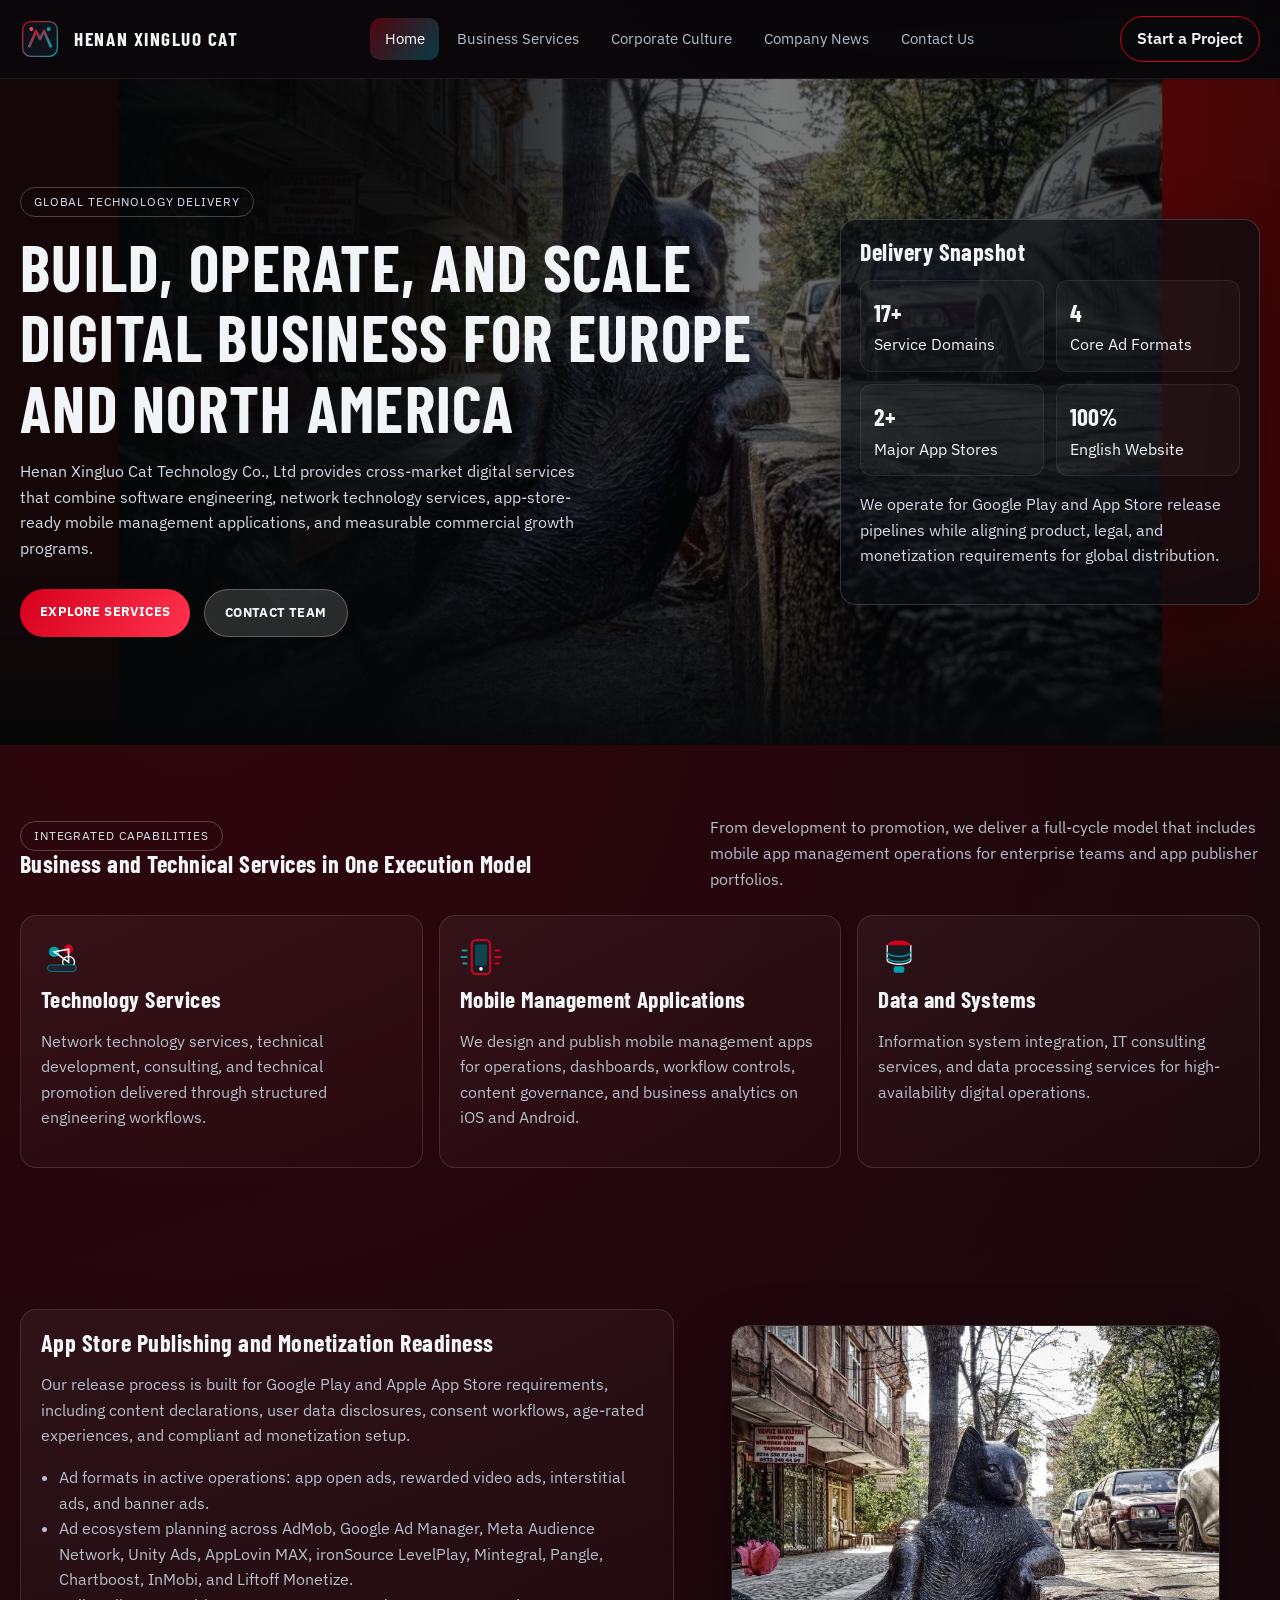
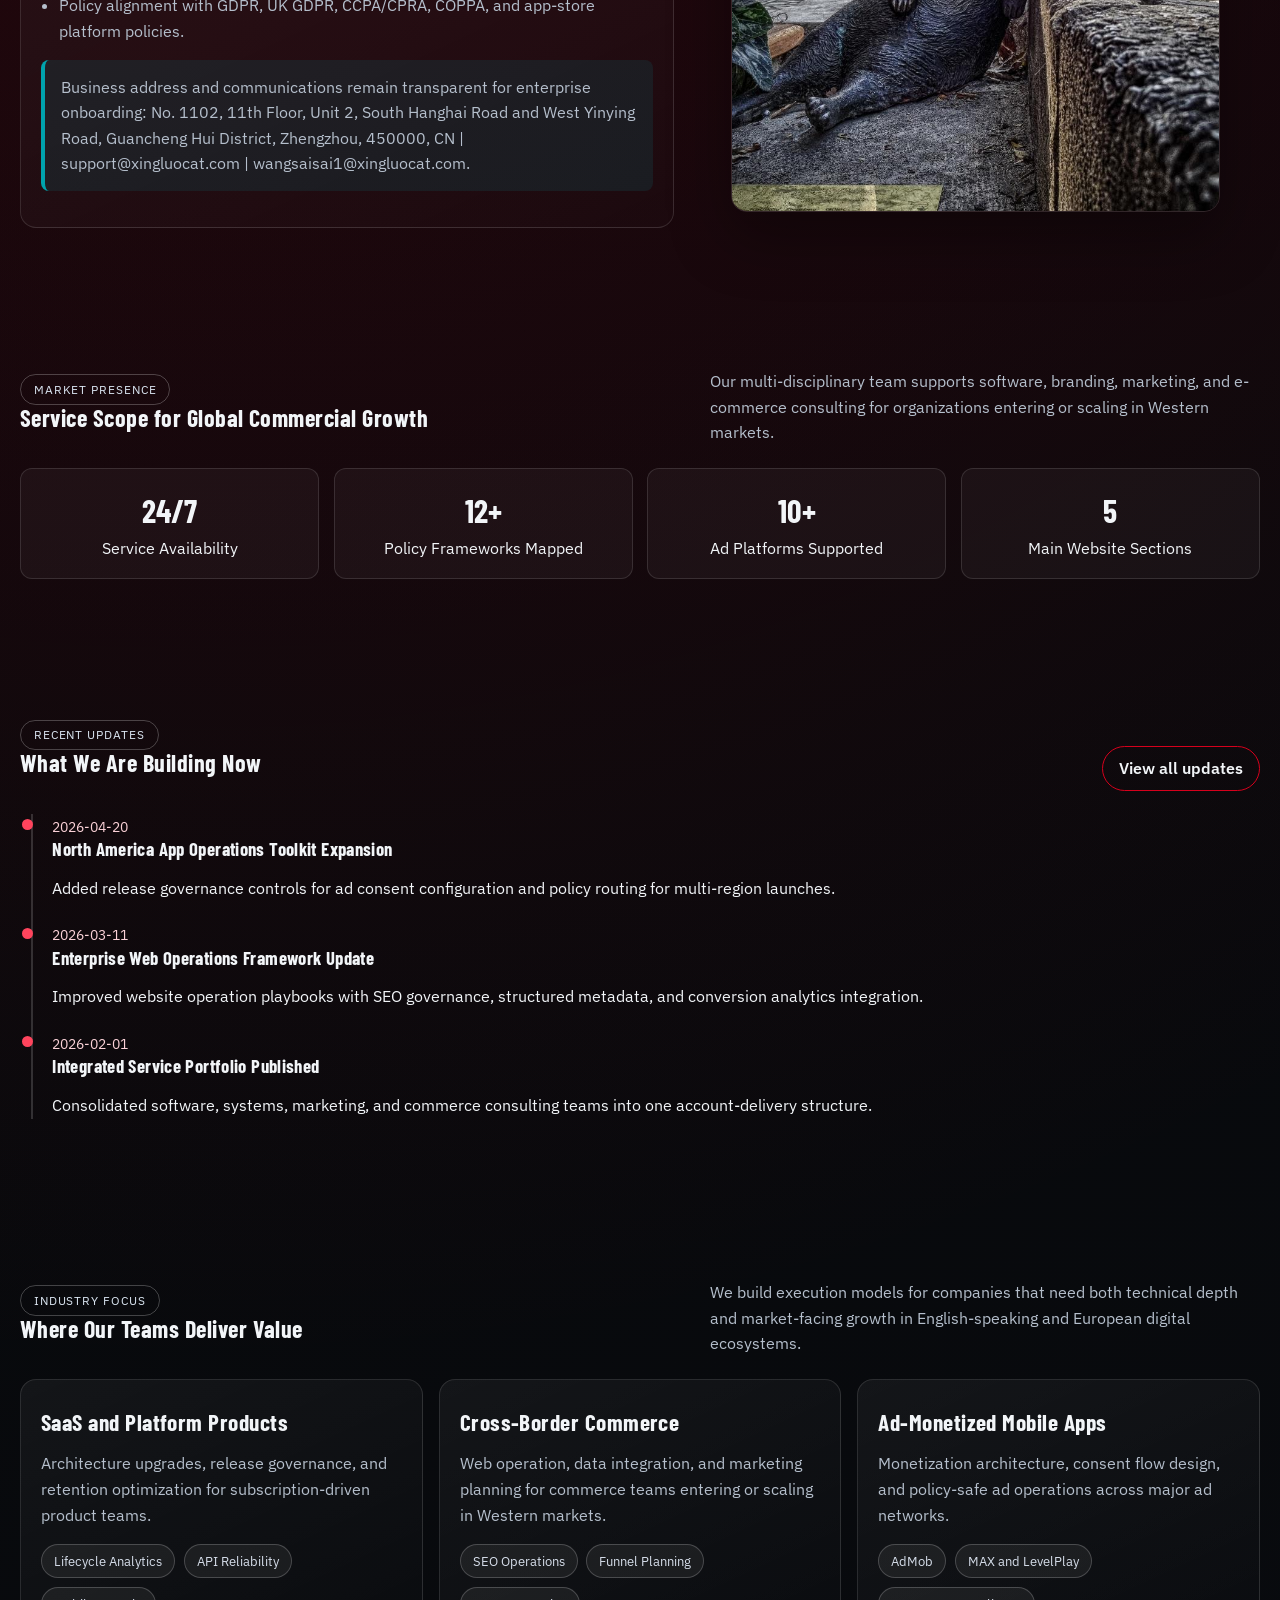
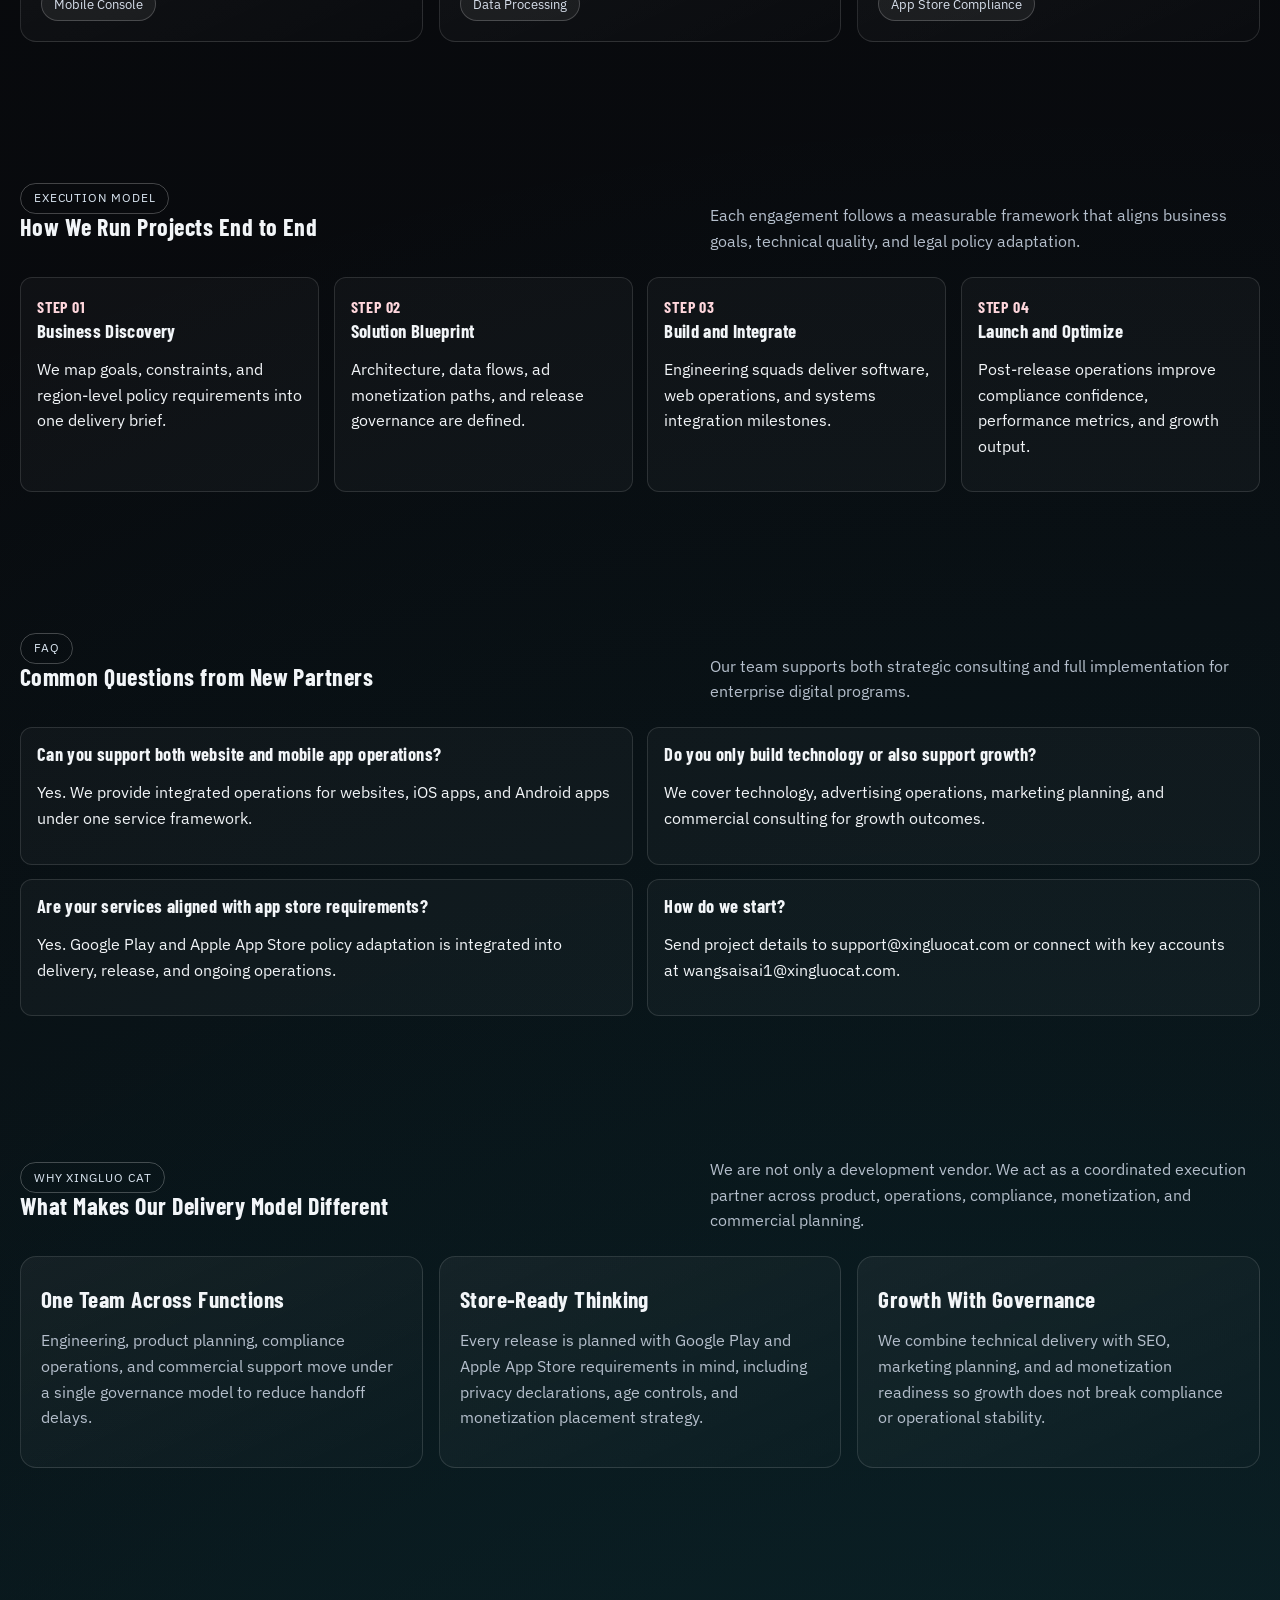
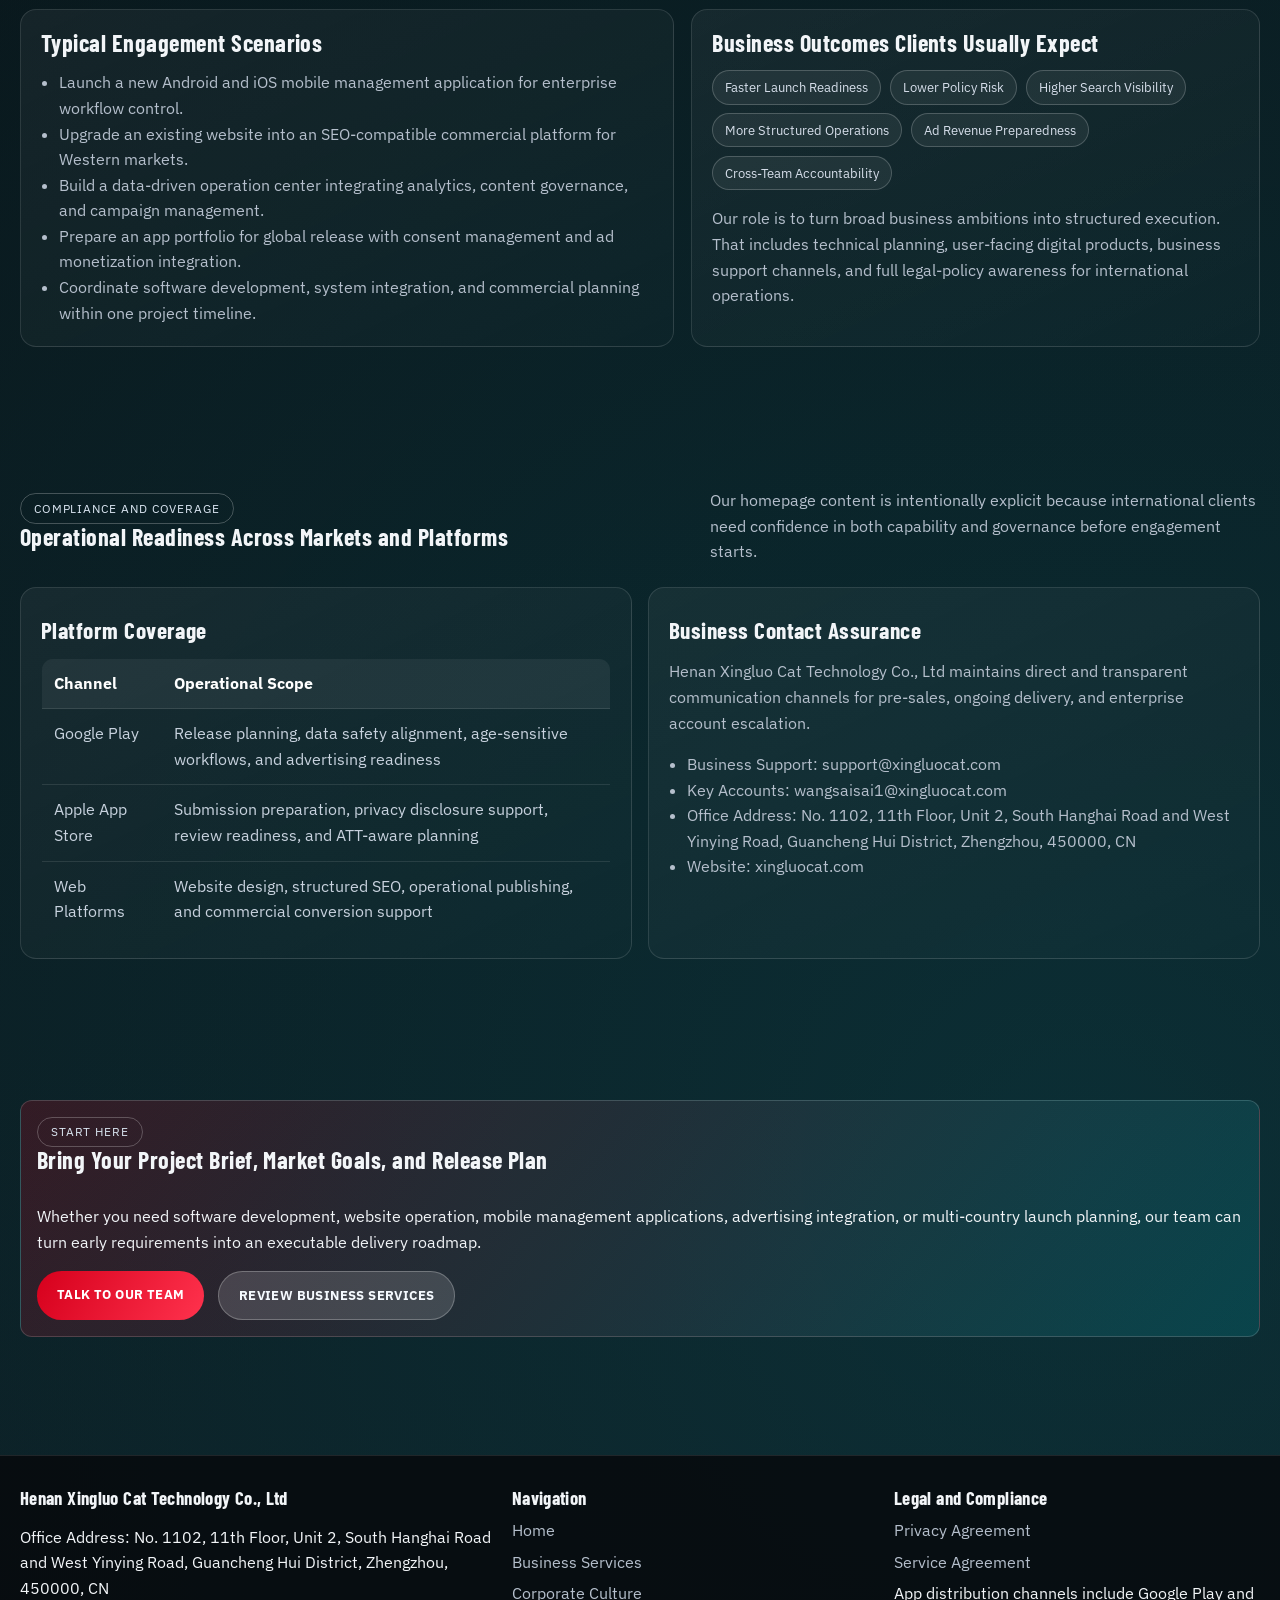
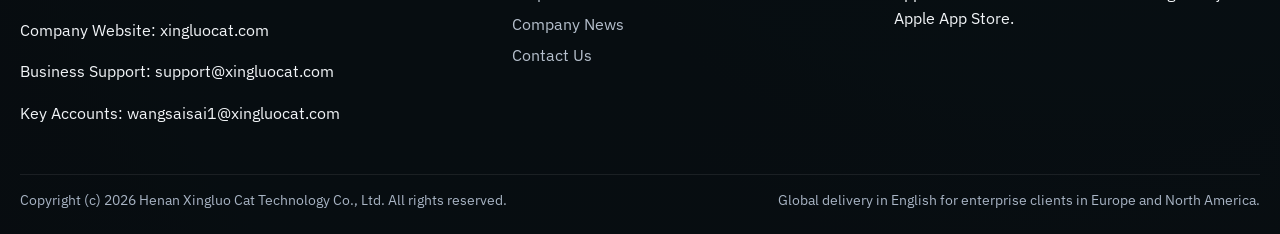
==== index.html @ bdad8a5e "xingluocat" ====
<!DOCTYPE html>
<html lang="en">
<head>
  <meta charset="UTF-8">
  <meta http-equiv="X-UA-Compatible" content="IE=edge">
  <meta name="viewport" content="width=device-width, initial-scale=1.0">
  <title>Henan Xingluo Cat Technology Co., Ltd | Global Digital Technology Partner</title>
  <meta name="description" content="Henan Xingluo Cat Technology Co., Ltd delivers network technology services, software development, mobile management apps, system integration, digital marketing, and e-commerce consulting for global clients.">
  <meta name="robots" content="index, follow, max-image-preview:large, max-snippet:-1, max-video-preview:-1">
  <link rel="canonical" href="https://xingluocat.com/">
  <meta property="og:type" content="website">
  <meta property="og:title" content="Henan Xingluo Cat Technology Co., Ltd">
  <meta property="og:description" content="Enterprise-grade digital services and mobile app operations for Europe and North America.">
  <meta property="og:url" content="https://xingluocat.com/">
  <meta property="og:image" content="https://xingluocat.com/images/hero-tech.png">
  <meta name="twitter:card" content="summary_large_image">
  <meta name="theme-color" content="#060708">
  <link rel="preconnect" href="https://fonts.googleapis.com">
  <link rel="preconnect" href="https://fonts.gstatic.com" crossorigin>
  <link href="https://fonts.googleapis.com/css2?family=Barlow+Condensed:wght@500;700;800&family=IBM+Plex+Sans:wght@400;500;600;700&display=swap" rel="stylesheet">
  <link rel="stylesheet" href="css/style.css">
  <script type="application/ld+json">
  {
    "@context": "https://schema.org",
    "@type": "Organization",
    "name": "Henan Xingluo Cat Technology Co., Ltd",
    "url": "https://xingluocat.com",
    "logo": "https://xingluocat.com/images/logo.svg",
    "contactPoint": [
      {
        "@type": "ContactPoint",
        "contactType": "customer support",
        "email": "support@xingluocat.com",
        "areaServed": ["US", "CA", "GB", "DE", "FR", "EU"],
        "availableLanguage": ["en"]
      },
      {
        "@type": "ContactPoint",
        "contactType": "key account",
        "email": "wangsaisai1@xingluocat.com",
        "areaServed": ["US", "CA", "GB", "DE", "FR", "EU"],
        "availableLanguage": ["en"]
      }
    ],
    "address": {
      "@type": "PostalAddress",
      "streetAddress": "No. 1102, 11th Floor, Unit 2, South Hanghai Road and West Yinying Road",
      "addressLocality": "Zhengzhou",
      "postalCode": "450000",
      "addressCountry": "CN",
      "addressRegion": "Guancheng Hui District"
    },
    "sameAs": ["https://xingluocat.com"]
  }
  </script>
</head>
<body>
  <a class="skip-link" href="#main">Skip to main content</a>
  <header class="site-header">
    <div class="container header-row">
      <a class="brand" href="index.html" aria-label="Go to homepage">
        <img src="images/logo.svg" alt="Xingluo Cat logo">
        <strong>Henan Xingluo Cat</strong>
      </a>
      <button class="nav-toggle" aria-expanded="false" aria-controls="main-nav" aria-label="Toggle menu">Menu</button>
      <nav id="main-nav" class="main-nav" aria-label="Primary navigation">
        <ul class="nav-list">
          <li><a href="index.html">Home</a></li>
          <li><a href="services.html">Business Services</a></li>
          <li><a href="culture.html">Corporate Culture</a></li>
          <li><a href="news.html">Company News</a></li>
          <li><a href="contact.html">Contact Us</a></li>
        </ul>
      </nav>
      <a class="header-cta cta-link" href="contact.html">Start a Project</a>
    </div>
  </header>

  <main id="main">
    <section class="hero">
      <div class="hero-media">
        <img src="images/hero-tech.png" alt="Digital operations center and software engineering environment">
      </div>
      <div class="container hero-grid">
        <div class="reveal">
          <span class="eyebrow">Global Technology Delivery</span>
          <h1>Build, Operate, and Scale Digital Business for Europe and North America</h1>
          <p>Henan Xingluo Cat Technology Co., Ltd provides cross-market digital services that combine software engineering, network technology services, app-store-ready mobile management applications, and measurable commercial growth programs.</p>
          <div class="hero-actions">
            <a class="button button-primary" href="services.html">Explore Services</a>
            <a class="button button-secondary" href="contact.html">Contact Team</a>
          </div>
        </div>
        <aside class="stat-card reveal" aria-label="Key indicators">
          <h2>Delivery Snapshot</h2>
          <div class="stat-grid">
            <div class="stat"><strong data-count="17" data-suffix="+">0+</strong><span>Service Domains</span></div>
            <div class="stat"><strong data-count="4" data-suffix="">0</strong><span>Core Ad Formats</span></div>
            <div class="stat"><strong data-count="2" data-suffix="+">0+</strong><span>Major App Stores</span></div>
            <div class="stat"><strong data-count="100" data-suffix="%">0%</strong><span>English Website</span></div>
          </div>
          <p>We operate for Google Play and App Store release pipelines while aligning product, legal, and monetization requirements for global distribution.</p>
        </aside>
      </div>
    </section>

    <section class="section">
      <div class="container">
        <div class="section-title reveal">
          <div>
            <span class="eyebrow">Integrated Capabilities</span>
            <h2>Business and Technical Services in One Execution Model</h2>
          </div>
          <p>From development to promotion, we deliver a full-cycle model that includes mobile app management operations for enterprise teams and app publisher portfolios.</p>
        </div>
        <div class="grid grid-3">
          <article class="card reveal">
            <img class="icon-wrap" src="images/icon-cloud.svg" alt="Network technology icon">
            <h3>Technology Services</h3>
            <p>Network technology services, technical development, consulting, and technical promotion delivered through structured engineering workflows.</p>
          </article>
          <article class="card reveal">
            <img class="icon-wrap" src="images/icon-mobile.svg" alt="Mobile app icon">
            <h3>Mobile Management Applications</h3>
            <p>We design and publish mobile management apps for operations, dashboards, workflow controls, content governance, and business analytics on iOS and Android.</p>
          </article>
          <article class="card reveal">
            <img class="icon-wrap" src="images/icon-data.svg" alt="Data processing icon">
            <h3>Data and Systems</h3>
            <p>Information system integration, IT consulting services, and data processing services for high-availability digital operations.</p>
          </article>
        </div>
      </div>
    </section>

    <section class="section">
      <div class="container split-box">
        <article class="card reveal">
          <h2>App Store Publishing and Monetization Readiness</h2>
          <p>Our release process is built for Google Play and Apple App Store requirements, including content declarations, user data disclosures, consent workflows, age-rated experiences, and compliant ad monetization setup.</p>
          <ul class="list-clean">
            <li>Ad formats in active operations: app open ads, rewarded video ads, interstitial ads, and banner ads.</li>
            <li>Ad ecosystem planning across AdMob, Google Ad Manager, Meta Audience Network, Unity Ads, AppLovin MAX, ironSource LevelPlay, Mintegral, Pangle, Chartboost, InMobi, and Liftoff Monetize.</li>
            <li>Policy alignment with GDPR, UK GDPR, CCPA/CPRA, COPPA, and app-store platform policies.</li>
          </ul>
          <p class="notice">Business address and communications remain transparent for enterprise onboarding: No. 1102, 11th Floor, Unit 2, South Hanghai Road and West Yinying Road, Guancheng Hui District, Zhengzhou, 450000, CN | support@xingluocat.com | wangsaisai1@xingluocat.com.</p>
        </article>
        <figure class="feature-image reveal">
          <img src="images/services-grid.png" alt="Product management and app store operations dashboard">
        </figure>
      </div>
    </section>

    <section class="section">
      <div class="container">
        <div class="section-title reveal">
          <div>
            <span class="eyebrow">Market Presence</span>
            <h2>Service Scope for Global Commercial Growth</h2>
          </div>
          <p>Our multi-disciplinary team supports software, branding, marketing, and e-commerce consulting for organizations entering or scaling in Western markets.</p>
        </div>
        <div class="kpi-row reveal">
          <div class="kpi"><strong data-count="24" data-suffix="/7">0/7</strong><span>Service Availability</span></div>
          <div class="kpi"><strong data-count="12" data-suffix="+">0+</strong><span>Policy Frameworks Mapped</span></div>
          <div class="kpi"><strong data-count="10" data-suffix="+">0+</strong><span>Ad Platforms Supported</span></div>
          <div class="kpi"><strong data-count="5" data-suffix="">0</strong><span>Main Website Sections</span></div>
        </div>
      </div>
    </section>

    <section class="section">
      <div class="container">
        <div class="section-title reveal">
          <div>
            <span class="eyebrow">Recent Updates</span>
            <h2>What We Are Building Now</h2>
          </div>
          <a class="cta-link" href="news.html">View all updates</a>
        </div>
        <div class="timeline reveal">
          <article class="timeline-item">
            <time datetime="2026-04-20">2026-04-20</time>
            <h3>North America App Operations Toolkit Expansion</h3>
            <p>Added release governance controls for ad consent configuration and policy routing for multi-region launches.</p>
          </article>
          <article class="timeline-item">
            <time datetime="2026-03-11">2026-03-11</time>
            <h3>Enterprise Web Operations Framework Update</h3>
            <p>Improved website operation playbooks with SEO governance, structured metadata, and conversion analytics integration.</p>
          </article>
          <article class="timeline-item">
            <time datetime="2026-02-01">2026-02-01</time>
            <h3>Integrated Service Portfolio Published</h3>
            <p>Consolidated software, systems, marketing, and commerce consulting teams into one account-delivery structure.</p>
          </article>
        </div>
      </div>
    </section>

    <section class="section">
      <div class="container">
        <div class="section-title reveal">
          <div>
            <span class="eyebrow">Industry Focus</span>
            <h2>Where Our Teams Deliver Value</h2>
          </div>
          <p>We build execution models for companies that need both technical depth and market-facing growth in English-speaking and European digital ecosystems.</p>
        </div>
        <div class="grid grid-3">
          <article class="card reveal">
            <h3>SaaS and Platform Products</h3>
            <p>Architecture upgrades, release governance, and retention optimization for subscription-driven product teams.</p>
            <div class="pill-row">
              <span class="pill">Lifecycle Analytics</span>
              <span class="pill">API Reliability</span>
              <span class="pill">Mobile Console</span>
            </div>
          </article>
          <article class="card reveal">
            <h3>Cross-Border Commerce</h3>
            <p>Web operation, data integration, and marketing planning for commerce teams entering or scaling in Western markets.</p>
            <div class="pill-row">
              <span class="pill">SEO Operations</span>
              <span class="pill">Funnel Planning</span>
              <span class="pill">Data Processing</span>
            </div>
          </article>
          <article class="card reveal">
            <h3>Ad-Monetized Mobile Apps</h3>
            <p>Monetization architecture, consent flow design, and policy-safe ad operations across major ad networks.</p>
            <div class="pill-row">
              <span class="pill">AdMob</span>
              <span class="pill">MAX and LevelPlay</span>
              <span class="pill">App Store Compliance</span>
            </div>
          </article>
        </div>
      </div>
    </section>

    <section class="section">
      <div class="container">
        <div class="section-title reveal">
          <div>
            <span class="eyebrow">Execution Model</span>
            <h2>How We Run Projects End to End</h2>
          </div>
          <p>Each engagement follows a measurable framework that aligns business goals, technical quality, and legal policy adaptation.</p>
        </div>
        <div class="process-grid reveal">
          <article class="process-step">
            <strong>Step 01</strong>
            <h3>Business Discovery</h3>
            <p>We map goals, constraints, and region-level policy requirements into one delivery brief.</p>
          </article>
          <article class="process-step">
            <strong>Step 02</strong>
            <h3>Solution Blueprint</h3>
            <p>Architecture, data flows, ad monetization paths, and release governance are defined.</p>
          </article>
          <article class="process-step">
            <strong>Step 03</strong>
            <h3>Build and Integrate</h3>
            <p>Engineering squads deliver software, web operations, and systems integration milestones.</p>
          </article>
          <article class="process-step">
            <strong>Step 04</strong>
            <h3>Launch and Optimize</h3>
            <p>Post-release operations improve compliance confidence, performance metrics, and growth output.</p>
          </article>
        </div>
      </div>
    </section>

    <section class="section">
      <div class="container">
        <div class="section-title reveal">
          <div>
            <span class="eyebrow">FAQ</span>
            <h2>Common Questions from New Partners</h2>
          </div>
          <p>Our team supports both strategic consulting and full implementation for enterprise digital programs.</p>
        </div>
        <div class="faq-grid reveal">
          <article class="faq-item">
            <h3>Can you support both website and mobile app operations?</h3>
            <p>Yes. We provide integrated operations for websites, iOS apps, and Android apps under one service framework.</p>
          </article>
          <article class="faq-item">
            <h3>Do you only build technology or also support growth?</h3>
            <p>We cover technology, advertising operations, marketing planning, and commercial consulting for growth outcomes.</p>
          </article>
          <article class="faq-item">
            <h3>Are your services aligned with app store requirements?</h3>
            <p>Yes. Google Play and Apple App Store policy adaptation is integrated into delivery, release, and ongoing operations.</p>
          </article>
          <article class="faq-item">
            <h3>How do we start?</h3>
            <p>Send project details to support@xingluocat.com or connect with key accounts at wangsaisai1@xingluocat.com.</p>
          </article>
        </div>
      </div>
    </section>

    <section class="section">
      <div class="container">
        <div class="section-title reveal">
          <div>
            <span class="eyebrow">Why Xingluo Cat</span>
            <h2>What Makes Our Delivery Model Different</h2>
          </div>
          <p>We are not only a development vendor. We act as a coordinated execution partner across product, operations, compliance, monetization, and commercial planning.</p>
        </div>
        <div class="grid grid-3">
          <article class="card reveal">
            <h3>One Team Across Functions</h3>
            <p>Engineering, product planning, compliance operations, and commercial support move under a single governance model to reduce handoff delays.</p>
          </article>
          <article class="card reveal">
            <h3>Store-Ready Thinking</h3>
            <p>Every release is planned with Google Play and Apple App Store requirements in mind, including privacy declarations, age controls, and monetization placement strategy.</p>
          </article>
          <article class="card reveal">
            <h3>Growth With Governance</h3>
            <p>We combine technical delivery with SEO, marketing planning, and ad monetization readiness so growth does not break compliance or operational stability.</p>
          </article>
        </div>
      </div>
    </section>

    <section class="section">
      <div class="container split-box">
        <article class="card reveal">
          <h2>Typical Engagement Scenarios</h2>
          <ul class="list-clean">
            <li>Launch a new Android and iOS mobile management application for enterprise workflow control.</li>
            <li>Upgrade an existing website into an SEO-compatible commercial platform for Western markets.</li>
            <li>Build a data-driven operation center integrating analytics, content governance, and campaign management.</li>
            <li>Prepare an app portfolio for global release with consent management and ad monetization integration.</li>
            <li>Coordinate software development, system integration, and commercial planning within one project timeline.</li>
          </ul>
        </article>
        <article class="card reveal">
          <h2>Business Outcomes Clients Usually Expect</h2>
          <div class="pill-row">
            <span class="pill">Faster Launch Readiness</span>
            <span class="pill">Lower Policy Risk</span>
            <span class="pill">Higher Search Visibility</span>
            <span class="pill">More Structured Operations</span>
            <span class="pill">Ad Revenue Preparedness</span>
            <span class="pill">Cross-Team Accountability</span>
          </div>
          <p style="margin-top:1rem;">Our role is to turn broad business ambitions into structured execution. That includes technical planning, user-facing digital products, business support channels, and full legal-policy awareness for international operations.</p>
        </article>
      </div>
    </section>

    <section class="section">
      <div class="container">
        <div class="section-title reveal">
          <div>
            <span class="eyebrow">Compliance and Coverage</span>
            <h2>Operational Readiness Across Markets and Platforms</h2>
          </div>
          <p>Our homepage content is intentionally explicit because international clients need confidence in both capability and governance before engagement starts.</p>
        </div>
        <div class="grid grid-2 reveal">
          <article class="card">
            <h3>Platform Coverage</h3>
            <table class="mini-table" aria-label="Platform coverage table">
              <thead>
                <tr>
                  <th>Channel</th>
                  <th>Operational Scope</th>
                </tr>
              </thead>
              <tbody>
                <tr>
                  <td>Google Play</td>
                  <td>Release planning, data safety alignment, age-sensitive workflows, and advertising readiness</td>
                </tr>
                <tr>
                  <td>Apple App Store</td>
                  <td>Submission preparation, privacy disclosure support, review readiness, and ATT-aware planning</td>
                </tr>
                <tr>
                  <td>Web Platforms</td>
                  <td>Website design, structured SEO, operational publishing, and commercial conversion support</td>
                </tr>
              </tbody>
            </table>
          </article>
          <article class="card">
            <h3>Business Contact Assurance</h3>
            <p>Henan Xingluo Cat Technology Co., Ltd maintains direct and transparent communication channels for pre-sales, ongoing delivery, and enterprise account escalation.</p>
            <ul class="list-clean">
              <li>Business Support: support@xingluocat.com</li>
              <li>Key Accounts: wangsaisai1@xingluocat.com</li>
              <li>Office Address: No. 1102, 11th Floor, Unit 2, South Hanghai Road and West Yinying Road, Guancheng Hui District, Zhengzhou, 450000, CN</li>
              <li>Website: xingluocat.com</li>
            </ul>
          </article>
        </div>
      </div>
    </section>

    <section class="section">
      <div class="container banner-strip reveal">
        <div class="section-title" style="margin-bottom:0.8rem;">
          <div>
            <span class="eyebrow">Start Here</span>
            <h2>Bring Your Project Brief, Market Goals, and Release Plan</h2>
          </div>
        </div>
        <p>Whether you need software development, website operation, mobile management applications, advertising integration, or multi-country launch planning, our team can turn early requirements into an executable delivery roadmap.</p>
        <div class="hero-actions" style="margin-top:1rem;">
          <a class="button button-primary" href="contact.html">Talk to Our Team</a>
          <a class="button button-secondary" href="services.html">Review Business Services</a>
        </div>
      </div>
    </section>
  </main>

  <footer class="site-footer">
    <div class="container footer-grid">
      <section>
        <h3>Henan Xingluo Cat Technology Co., Ltd</h3>
        <p>Office Address: No. 1102, 11th Floor, Unit 2, South Hanghai Road and West Yinying Road, Guancheng Hui District, Zhengzhou, 450000, CN</p>
        <p>Company Website: <a href="https://xingluocat.com">xingluocat.com</a></p>
        <p>Business Support: <a href="mailto:support@xingluocat.com">support@xingluocat.com</a></p>
        <p>Key Accounts: <a href="mailto:wangsaisai1@xingluocat.com">wangsaisai1@xingluocat.com</a></p>
      </section>
      <section>
        <h3>Navigation</h3>
        <ul class="footer-links">
          <li><a href="index.html">Home</a></li>
          <li><a href="services.html">Business Services</a></li>
          <li><a href="culture.html">Corporate Culture</a></li>
          <li><a href="news.html">Company News</a></li>
          <li><a href="contact.html">Contact Us</a></li>
        </ul>
      </section>
      <section>
        <h3>Legal and Compliance</h3>
        <ul class="footer-links">
          <li><a href="privacy.html">Privacy Agreement</a></li>
          <li><a href="terms.html">Service Agreement</a></li>
          <li>App distribution channels include Google Play and Apple App Store.</li>
        </ul>
      </section>
    </div>
    <div class="container footer-bottom">
      <span>Copyright (c) <span id="year"></span> Henan Xingluo Cat Technology Co., Ltd. All rights reserved.</span>
      <span>Global delivery in English for enterprise clients in Europe and North America.</span>
    </div>
  </footer>

  <script src="js/main.js" defer></script>
</body>
</html>
---- css/style.css ----
/* Core theme and reset */
:root {
  --bg: #060708;
  --bg-soft: #11151a;
  --surface: #171c24;
  --surface-2: #1f2631;
  --text: #f2f5f8;
  --muted: #b5bfcc;
  --line: #313949;
  --brand: #d6001c;
  --brand-soft: #ff445d;
  --accent: #00a3ad;
  --success: #1bc47d;
  --warning: #ffb200;
  --max: 1240px;
  --radius: 16px;
  --shadow-lg: 0 24px 60px rgba(0, 0, 0, 0.35);
}

* {
  box-sizing: border-box;
}

html {
  scroll-behavior: smooth;
}

body {
  margin: 0;
  color: var(--text);
  background:
    radial-gradient(circle at 15% 10%, rgba(214, 0, 28, 0.2), transparent 38%),
    radial-gradient(circle at 85% 90%, rgba(0, 163, 173, 0.2), transparent 44%),
    linear-gradient(160deg, #050607 0%, #090b0f 60%, #10141a 100%);
  font-family: "IBM Plex Sans", "Segoe UI", sans-serif;
  line-height: 1.6;
}

a {
  color: inherit;
  text-decoration: none;
}

img {
  max-width: 100%;
  display: block;
}

.container {
  width: min(100% - 2.2rem, var(--max));
  margin-inline: auto;
}

.skip-link {
  position: absolute;
  left: -9999px;
  top: auto;
}

.skip-link:focus {
  left: 1rem;
  top: 1rem;
  padding: 0.7rem 1rem;
  background: #fff;
  color: #000;
  z-index: 1000;
}

/* Header */
.site-header {
  position: sticky;
  top: 0;
  z-index: 100;
  backdrop-filter: blur(14px);
  background: rgba(6, 8, 10, 0.82);
  border-bottom: 1px solid rgba(255, 255, 255, 0.08);
}

.header-row {
  display: flex;
  align-items: center;
  justify-content: space-between;
  min-height: 78px;
  gap: 1rem;
}

.brand {
  display: flex;
  align-items: center;
  gap: 0.9rem;
}

.brand img {
  width: 40px;
  height: 40px;
}

.brand strong {
  font-family: "Barlow Condensed", sans-serif;
  letter-spacing: 0.08em;
  font-size: 1.2rem;
  text-transform: uppercase;
}

.nav-toggle {
  display: none;
  border: 1px solid var(--line);
  background: transparent;
  color: var(--text);
  border-radius: 10px;
  padding: 0.55rem 0.8rem;
}

.nav-list {
  list-style: none;
  display: flex;
  gap: 0.2rem;
  margin: 0;
  padding: 0;
}

.nav-list a {
  display: inline-block;
  padding: 0.55rem 0.9rem;
  border-radius: 10px;
  font-size: 0.94rem;
  color: var(--muted);
  transition: all 0.25s ease;
}

.nav-list a:hover,
.nav-list a:focus-visible,
.nav-list a.active {
  color: #fff;
  background: linear-gradient(130deg, rgba(214, 0, 28, 0.35), rgba(0, 163, 173, 0.35));
}

.cta-link {
  padding: 0.55rem 1rem;
  border: 1px solid var(--brand);
  border-radius: 999px;
  font-weight: 600;
  transition: all 0.25s ease;
}

.cta-link:hover {
  background: var(--brand);
}

/* Hero */
.hero {
  position: relative;
  min-height: 74vh;
  display: grid;
  align-items: center;
  overflow: hidden;
}

.hero-media {
  position: absolute;
  inset: 0;
  z-index: -2;
}

.hero-media img {
  width: 100%;
  height: 100%;
  object-fit: cover;
  filter: saturate(1.08) contrast(1.05);
  transform: scale(1.07);
  animation: heroZoom 12s ease forwards;
}

.hero::before {
  content: "";
  position: absolute;
  inset: 0;
  z-index: -1;
  background:
    linear-gradient(95deg, rgba(6, 7, 8, 0.94) 32%, rgba(6, 7, 8, 0.55) 58%, rgba(6, 7, 8, 0.78) 100%),
    linear-gradient(180deg, rgba(0, 0, 0, 0) 70%, rgba(9, 11, 15, 0.94) 100%);
}

.hero-grid {
  display: grid;
  grid-template-columns: 1fr 420px;
  gap: 2rem;
  align-items: center;
  padding: 4.5rem 0;
}

.eyebrow {
  display: inline-flex;
  gap: 0.5rem;
  align-items: center;
  border: 1px solid rgba(255, 255, 255, 0.24);
  border-radius: 999px;
  padding: 0.32rem 0.8rem;
  text-transform: uppercase;
  letter-spacing: 0.08em;
  font-size: 0.72rem;
  color: #dbe6f2;
}

h1,
h2,
h3 {
  font-family: "Barlow Condensed", sans-serif;
  letter-spacing: 0.02em;
  margin: 0 0 0.9rem;
  line-height: 1.1;
}

h1 {
  font-size: clamp(2.2rem, 5vw, 4.3rem);
  text-transform: uppercase;
  margin-top: 0.9rem;
}

.hero p {
  max-width: 56ch;
  color: #d0dae6;
}

.hero-actions {
  margin-top: 1.7rem;
  display: flex;
  gap: 0.85rem;
  flex-wrap: wrap;
}

.button {
  border: 0;
  border-radius: 999px;
  padding: 0.8rem 1.25rem;
  font-weight: 700;
  letter-spacing: 0.03em;
  text-transform: uppercase;
  font-size: 0.82rem;
  cursor: pointer;
  transition: transform 0.24s ease, filter 0.24s ease;
}

.button:hover {
  transform: translateY(-2px);
  filter: brightness(1.05);
}

.button-primary {
  color: #fff;
  background: linear-gradient(120deg, var(--brand), #ff324d);
}

.button-secondary {
  color: #f5faff;
  background: rgba(255, 255, 255, 0.14);
  border: 1px solid rgba(255, 255, 255, 0.25);
}

.stat-card {
  background: rgba(10, 13, 18, 0.72);
  border: 1px solid rgba(255, 255, 255, 0.17);
  border-radius: var(--radius);
  padding: 1.2rem;
  box-shadow: var(--shadow-lg);
}

.stat-grid {
  display: grid;
  gap: 0.8rem;
  grid-template-columns: 1fr 1fr;
}

.stat {
  background: rgba(255, 255, 255, 0.03);
  border: 1px solid rgba(255, 255, 255, 0.08);
  border-radius: 12px;
  padding: 0.8rem;
}

.stat strong {
  display: block;
  font-size: 1.5rem;
  font-family: "Barlow Condensed", sans-serif;
}

/* Sections */
.section {
  padding: 4.4rem 0;
}

.section-title {
  display: flex;
  justify-content: space-between;
  align-items: end;
  gap: 1rem;
  margin-bottom: 1.4rem;
}

.section-title p {
  margin: 0;
  color: var(--muted);
  max-width: 55ch;
}

.grid {
  display: grid;
  gap: 1rem;
}

.grid-3 {
  grid-template-columns: repeat(3, minmax(0, 1fr));
}

.grid-2 {
  grid-template-columns: repeat(2, minmax(0, 1fr));
}

.card {
  background: linear-gradient(155deg, rgba(255, 255, 255, 0.05), rgba(255, 255, 255, 0.01));
  border: 1px solid rgba(255, 255, 255, 0.12);
  border-radius: var(--radius);
  padding: 1.25rem;
  overflow: hidden;
  position: relative;
}

.card::after {
  content: "";
  position: absolute;
  left: 0;
  bottom: 0;
  width: 100%;
  height: 3px;
  background: linear-gradient(90deg, var(--brand), var(--accent));
  transform: scaleX(0);
  transform-origin: left;
  transition: transform 0.3s ease;
}

.card:hover::after {
  transform: scaleX(1);
}

.card h3 {
  margin-top: 0.6rem;
  font-size: 1.45rem;
}

.card p,
.card li {
  color: var(--muted);
}

.icon-wrap {
  width: 42px;
  height: 42px;
}

.feature-image {
  border-radius: var(--radius);
  border: 1px solid rgba(255, 255, 255, 0.12);
  overflow: hidden;
  box-shadow: var(--shadow-lg);
}

.feature-image img {
  width: 100%;
  height: 100%;
  object-fit: cover;
}

.timeline {
  border-left: 2px solid rgba(255, 255, 255, 0.16);
  margin-left: 0.7rem;
  padding-left: 1.2rem;
}

.timeline-item {
  position: relative;
  margin-bottom: 1.3rem;
}

.timeline-item::before {
  content: "";
  width: 11px;
  height: 11px;
  border-radius: 50%;
  background: var(--brand-soft);
  position: absolute;
  left: -1.87rem;
  top: 0.35rem;
}

.timeline-item time {
  color: #fbd2d8;
  font-size: 0.88rem;
}

.split-box {
  display: grid;
  gap: 1.1rem;
  grid-template-columns: 1.15fr 1fr;
  align-items: stretch;
}

.list-clean {
  margin: 0;
  padding-left: 1.1rem;
}

.kpi-row {
  display: grid;
  grid-template-columns: repeat(4, minmax(0, 1fr));
  gap: 0.9rem;
}

.kpi {
  padding: 1rem;
  border-radius: 12px;
  background: rgba(255, 255, 255, 0.04);
  border: 1px solid rgba(255, 255, 255, 0.12);
  text-align: center;
}

.kpi strong {
  display: block;
  font-size: 2rem;
  font-family: "Barlow Condensed", sans-serif;
}

.notice {
  border-left: 4px solid var(--accent);
  padding: 0.9rem 1rem;
  background: rgba(0, 163, 173, 0.11);
  border-radius: 8px;
}

.pill-row {
  display: flex;
  flex-wrap: wrap;
  gap: 0.55rem;
}

.pill {
  padding: 0.35rem 0.75rem;
  border-radius: 999px;
  border: 1px solid rgba(255, 255, 255, 0.2);
  background: rgba(255, 255, 255, 0.06);
  font-size: 0.82rem;
  color: #d7dfeb;
}

.process-grid {
  display: grid;
  grid-template-columns: repeat(4, minmax(0, 1fr));
  gap: 0.9rem;
}

.process-step {
  border: 1px solid rgba(255, 255, 255, 0.12);
  background: rgba(255, 255, 255, 0.03);
  border-radius: 12px;
  padding: 1rem;
}

.process-step strong {
  display: inline-block;
  color: #ffd7dd;
  font-family: "Barlow Condensed", sans-serif;
  letter-spacing: 0.05em;
  text-transform: uppercase;
}

.faq-grid {
  display: grid;
  grid-template-columns: repeat(2, minmax(0, 1fr));
  gap: 0.9rem;
}

.faq-item {
  border: 1px solid rgba(255, 255, 255, 0.12);
  background: rgba(255, 255, 255, 0.03);
  border-radius: 12px;
  padding: 1rem;
}

.faq-item h3 {
  font-size: 1.15rem;
  margin-bottom: 0.5rem;
}

.mini-table {
  width: 100%;
  border-collapse: collapse;
  border: 1px solid rgba(255, 255, 255, 0.14);
  border-radius: 12px;
  overflow: hidden;
}

.mini-table th,
.mini-table td {
  border-bottom: 1px solid rgba(255, 255, 255, 0.1);
  padding: 0.75rem;
  text-align: left;
  vertical-align: top;
}

.mini-table th {
  color: #fff;
  background: rgba(255, 255, 255, 0.06);
}

.mini-table td {
  color: #c8d2de;
}

.banner-strip {
  padding: 1rem;
  border-radius: 12px;
  border: 1px solid rgba(255, 255, 255, 0.16);
  background: linear-gradient(130deg, rgba(214, 0, 28, 0.2), rgba(0, 163, 173, 0.2));
}

.quote {
  border-left: 4px solid #ff445d;
  padding: 0.8rem 1rem;
  margin: 0;
  color: #e2e8f2;
  background: rgba(255, 255, 255, 0.03);
}

/* Footer */
.site-footer {
  margin-top: 3rem;
  border-top: 1px solid rgba(255, 255, 255, 0.1);
  background: rgba(8, 10, 13, 0.86);
}

.footer-grid {
  display: grid;
  grid-template-columns: 1.3fr 1fr 1fr;
  gap: 1rem;
  padding: 2rem 0;
}

.footer-grid h3 {
  margin-bottom: 0.6rem;
}

.footer-links {
  list-style: none;
  margin: 0;
  padding: 0;
  display: grid;
  gap: 0.35rem;
}

.footer-links a {
  color: var(--muted);
}

.footer-links a:hover {
  color: #fff;
}

.footer-bottom {
  border-top: 1px solid rgba(255, 255, 255, 0.08);
  padding: 0.85rem 0 1.4rem;
  color: #a8b4c4;
  font-size: 0.89rem;
  display: flex;
  justify-content: space-between;
  gap: 1rem;
  flex-wrap: wrap;
}

/* Policy pages */
.policy-wrapper {
  padding: 2.6rem 0 4rem;
}

.policy-grid {
  display: grid;
  gap: 1.2rem;
  grid-template-columns: 280px 1fr;
}

.policy-toc {
  position: sticky;
  top: 96px;
  align-self: start;
  max-height: calc(100vh - 120px);
  overflow: auto;
  background: rgba(255, 255, 255, 0.03);
  border: 1px solid rgba(255, 255, 255, 0.1);
  border-radius: 12px;
  padding: 0.9rem;
}

.policy-toc a {
  display: block;
  color: #b8c2cf;
  padding: 0.25rem 0;
  font-size: 0.92rem;
}

.policy-content section {
  margin-bottom: 1.2rem;
  border: 1px solid rgba(255, 255, 255, 0.1);
  border-radius: 12px;
  padding: 1rem;
  background: rgba(255, 255, 255, 0.02);
}

.policy-content h2 {
  margin-bottom: 0.5rem;
}

.policy-content p,
.policy-content li {
  color: #ccd4de;
}

/* Reveal animation */
.reveal {
  opacity: 0;
  transform: translateY(24px);
  transition: opacity 0.7s ease, transform 0.7s ease;
}

.reveal.visible {
  opacity: 1;
  transform: translateY(0);
}

@keyframes heroZoom {
  from {
    transform: scale(1.12);
  }

  to {
    transform: scale(1.02);
  }
}

@media (max-width: 1020px) {
  .hero-grid,
  .split-box,
  .footer-grid,
  .policy-grid {
    grid-template-columns: 1fr;
  }

  .kpi-row,
  .grid-3 {
    grid-template-columns: repeat(2, minmax(0, 1fr));
  }

  .process-grid {
    grid-template-columns: repeat(2, minmax(0, 1fr));
  }

  .faq-grid {
    grid-template-columns: 1fr;
  }

  .policy-toc {
    position: static;
    max-height: none;
  }
}

@media (max-width: 780px) {
  .nav-toggle {
    display: inline-block;
  }

  .main-nav {
    position: absolute;
    left: 0;
    right: 0;
    top: 78px;
    background: rgba(8, 10, 13, 0.98);
    border-bottom: 1px solid rgba(255, 255, 255, 0.08);
    transform-origin: top;
    transform: scaleY(0);
    opacity: 0;
    transition: 0.25s ease;
    pointer-events: none;
  }

  .main-nav.open {
    transform: scaleY(1);
    opacity: 1;
    pointer-events: auto;
  }

  .nav-list {
    display: grid;
    gap: 0.4rem;
    padding: 1rem;
  }

  .header-cta {
    display: none;
  }

  .kpi-row,
  .grid-3,
  .grid-2,
  .stat-grid,
  .process-grid,
  .faq-grid {
    grid-template-columns: 1fr;
  }

  .section {
    padding: 3.3rem 0;
  }

  h1 {
    font-size: clamp(2rem, 9vw, 3rem);
  }
}
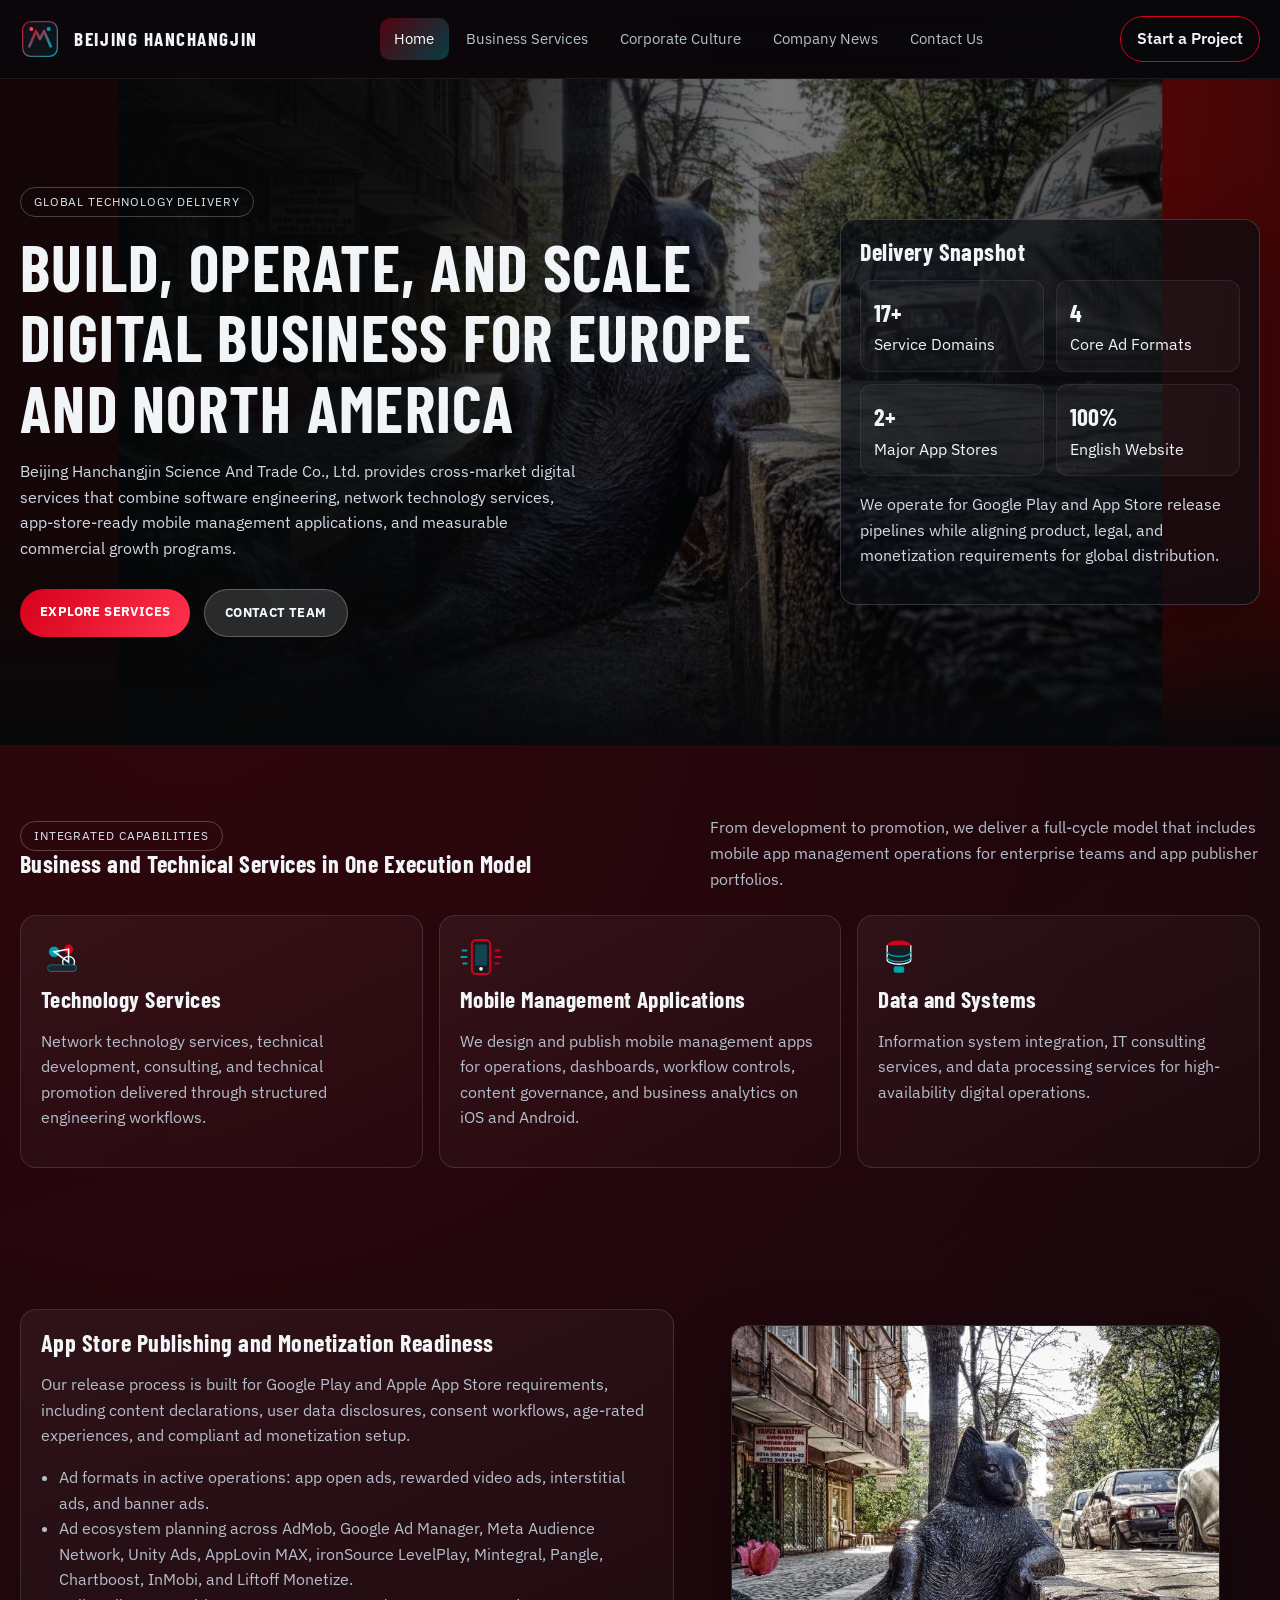
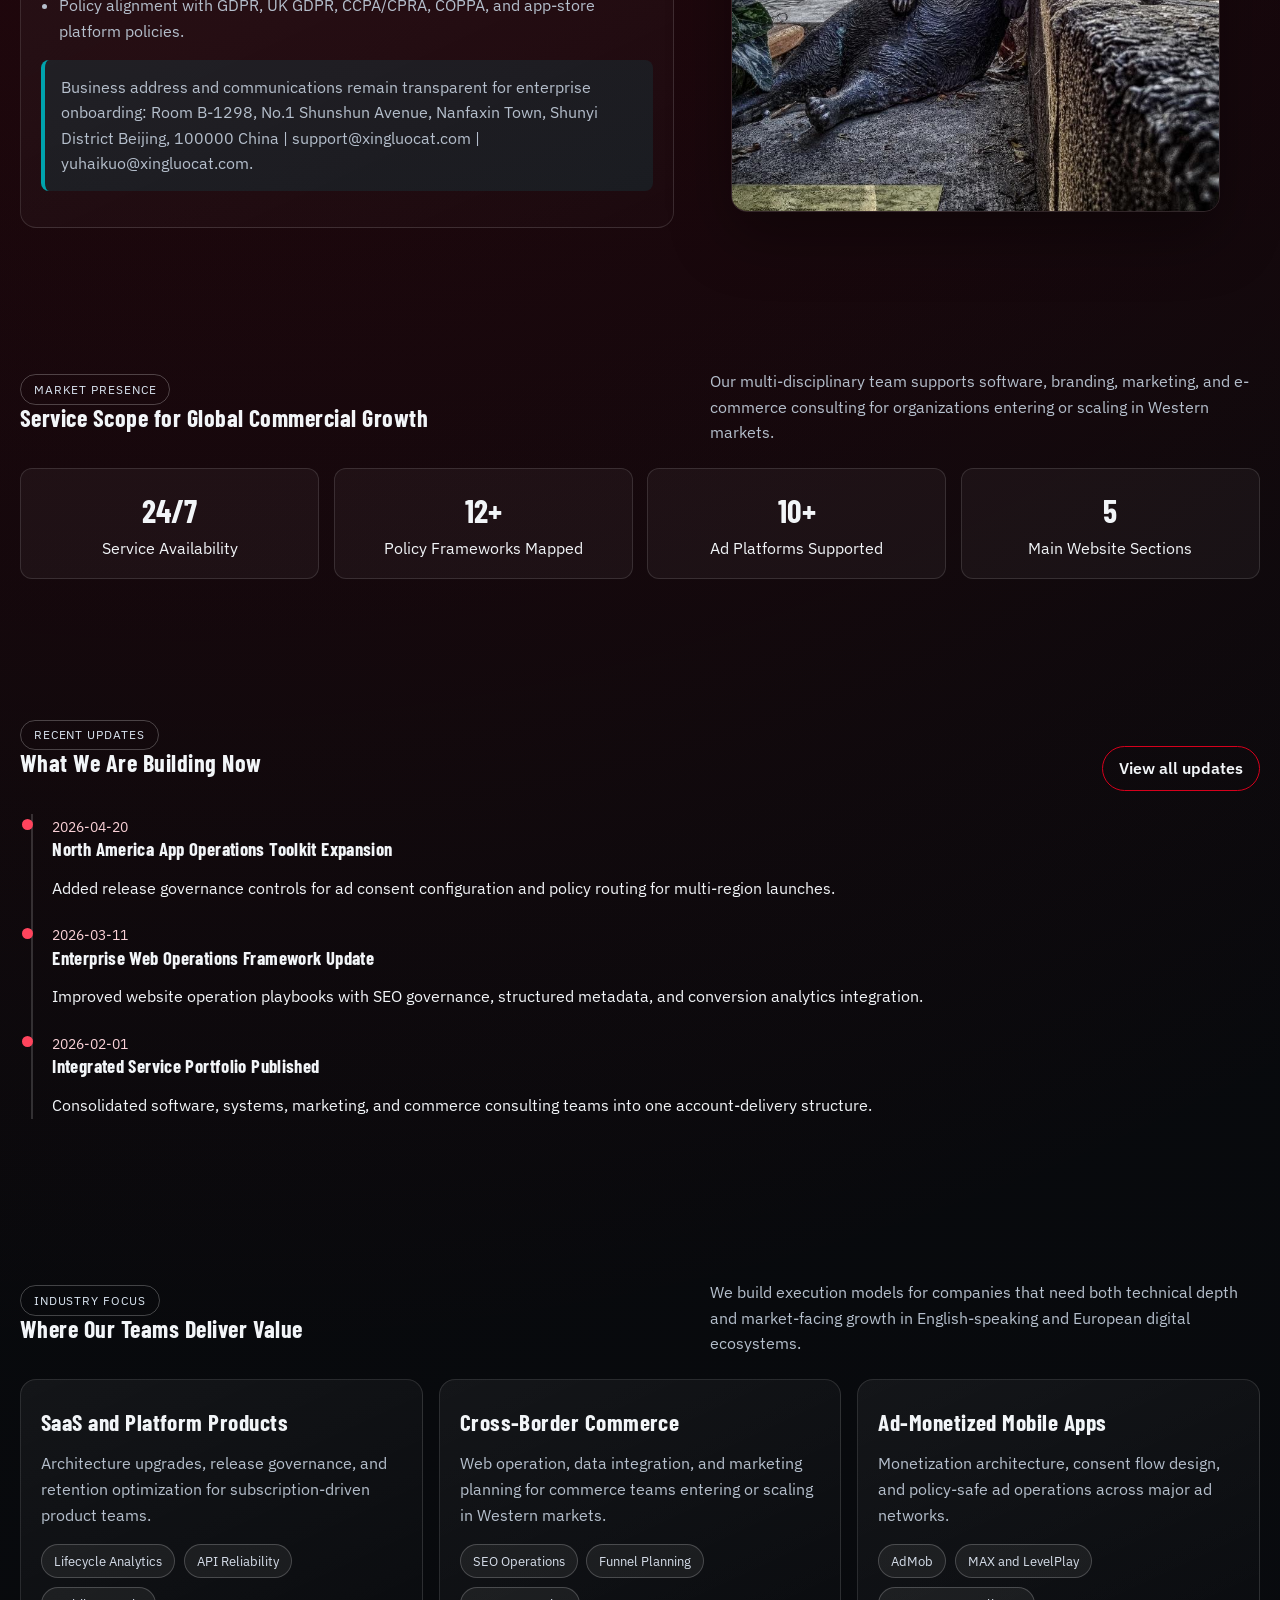
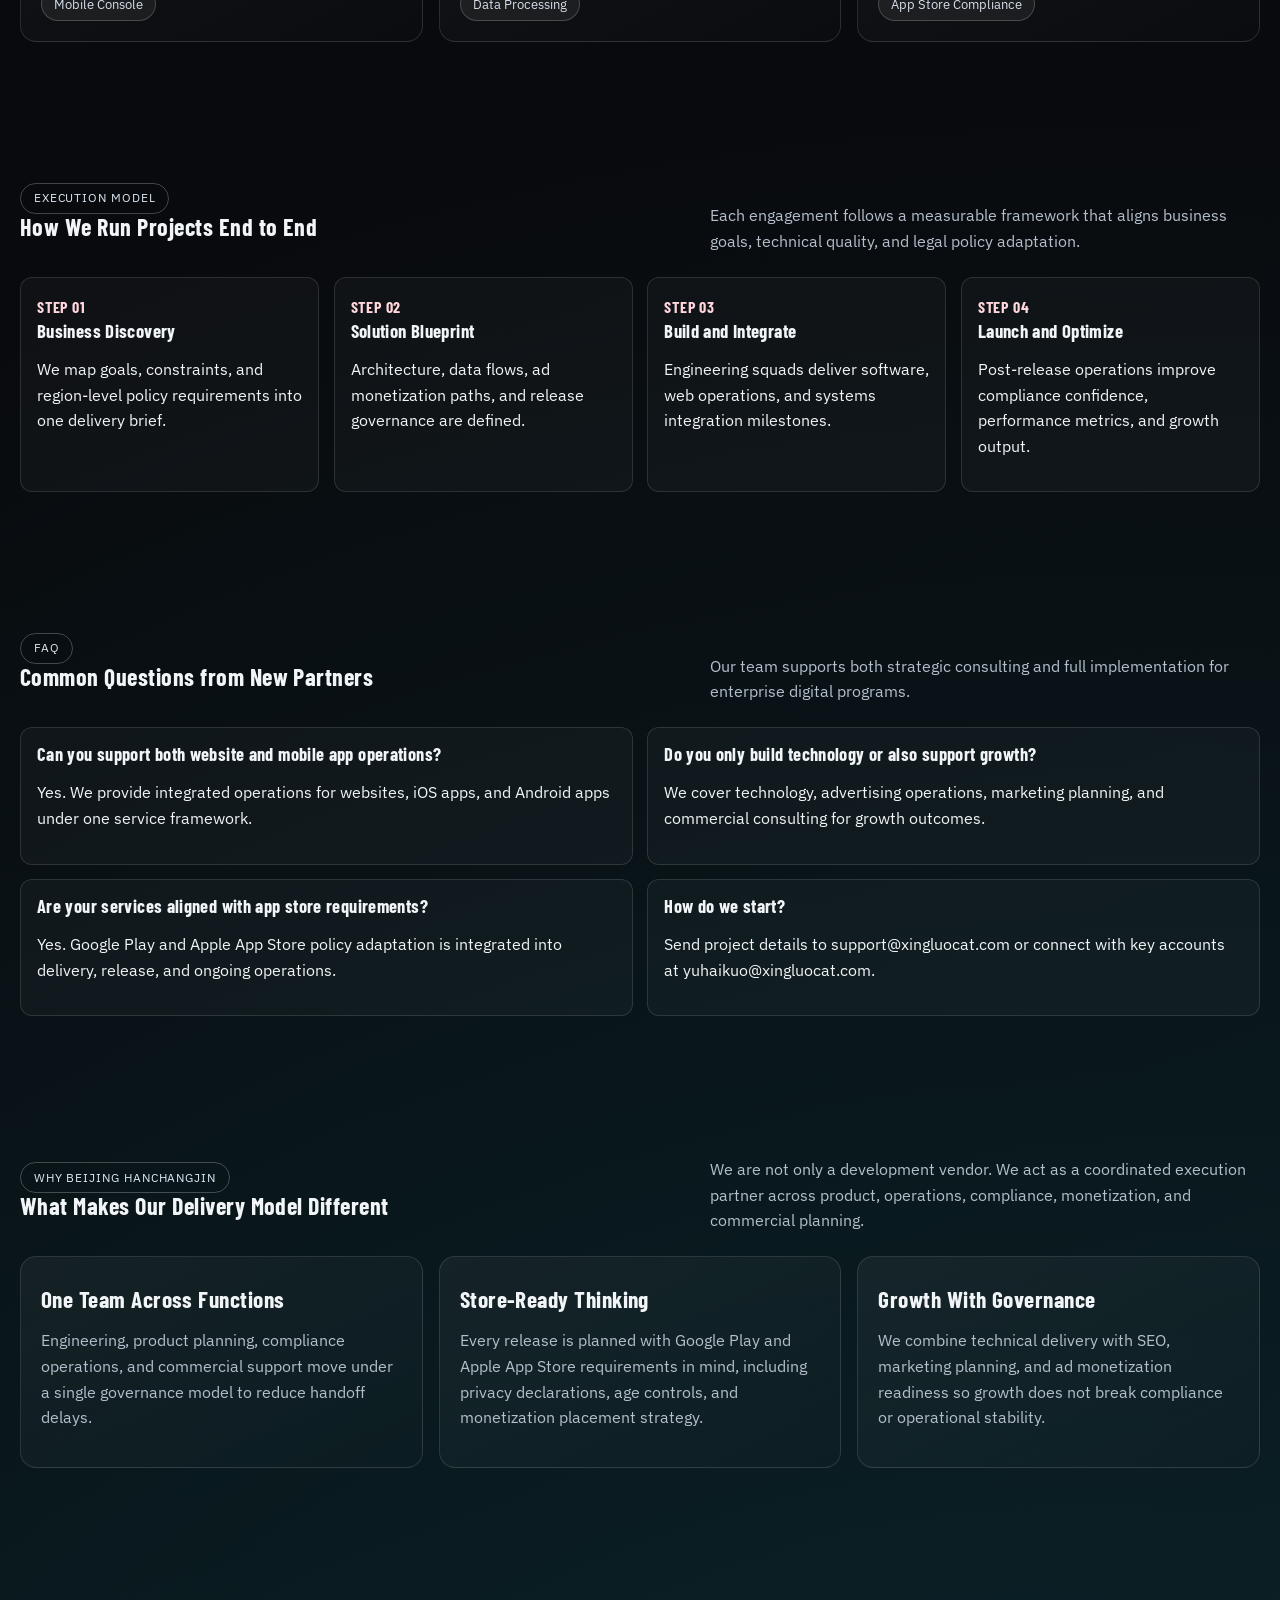
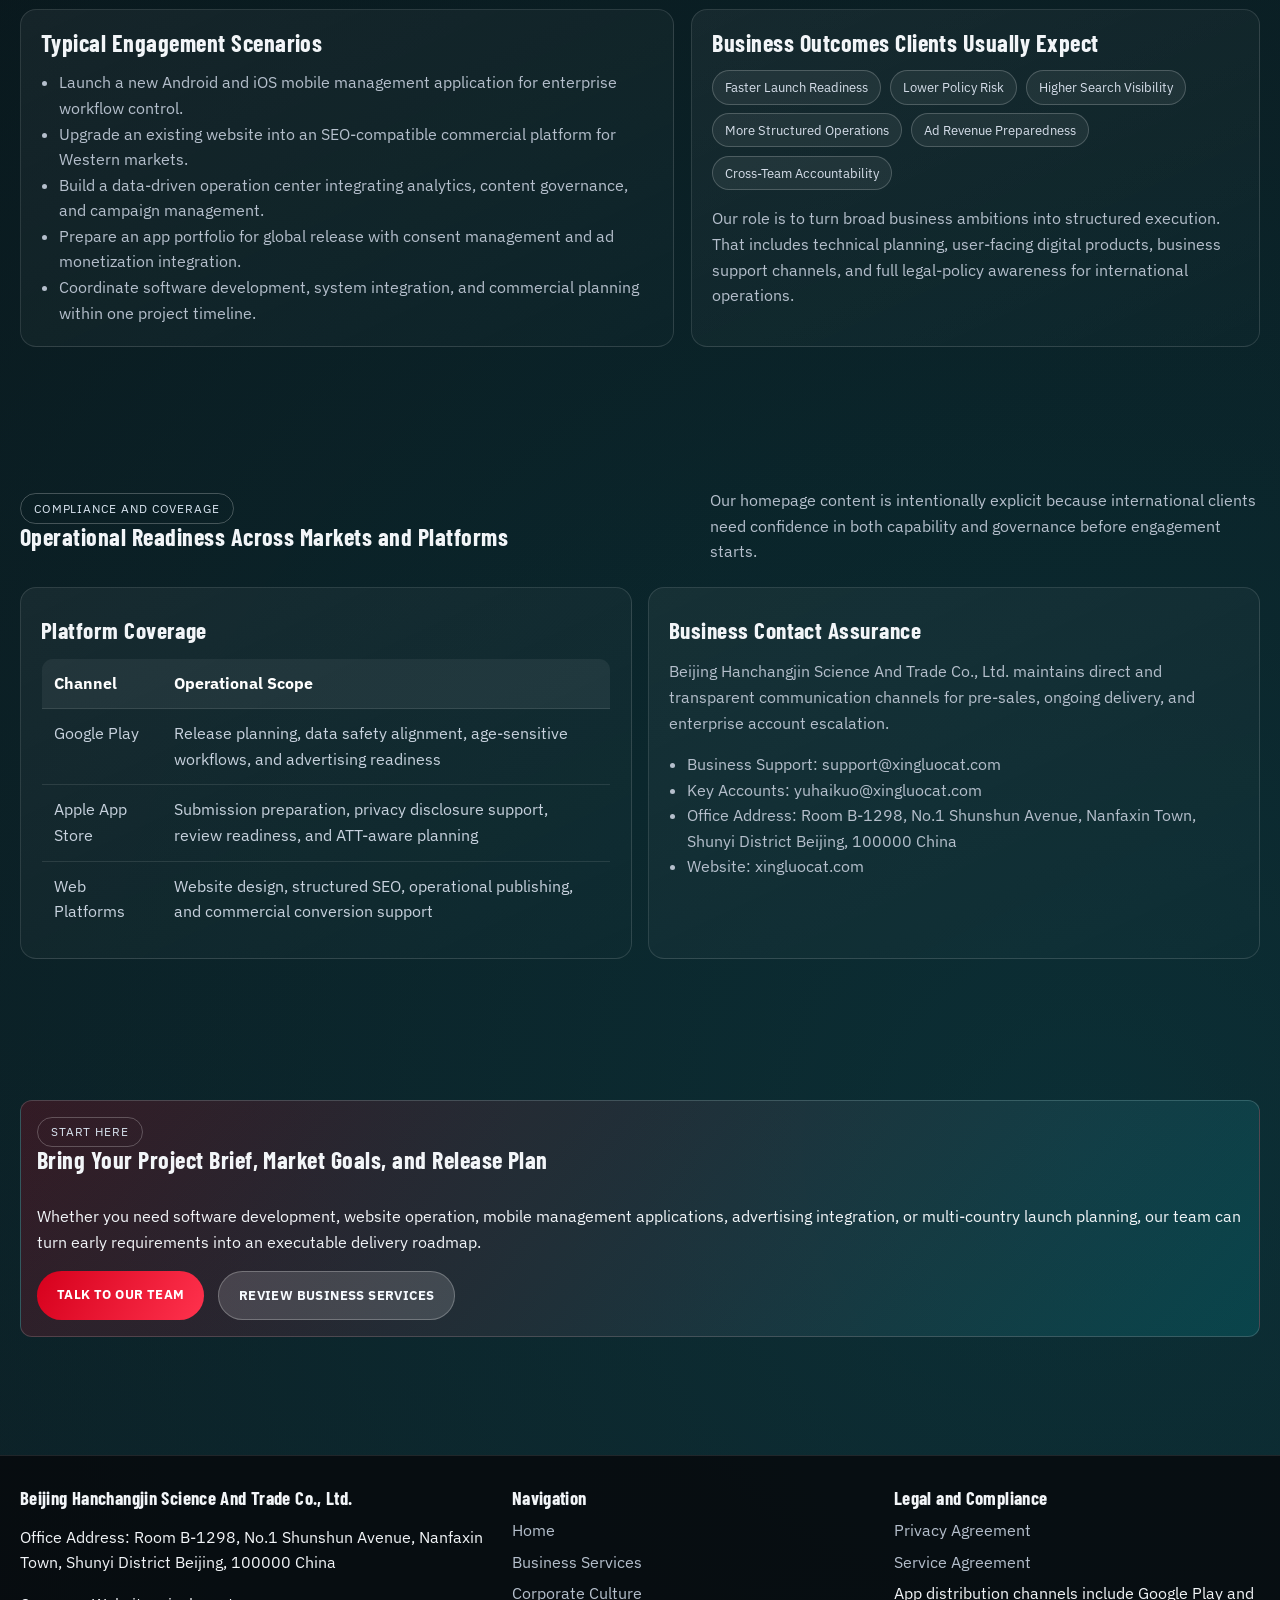
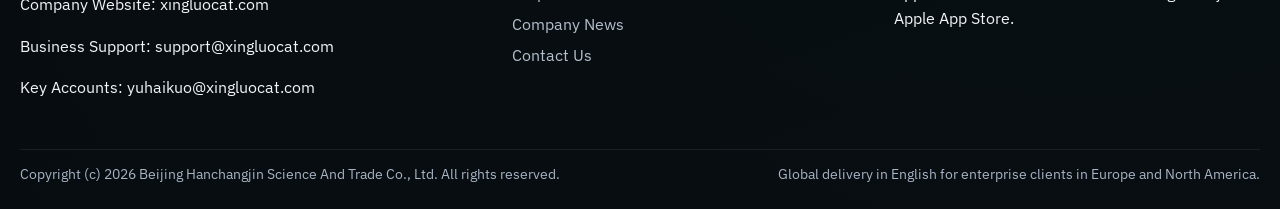
==== commit 0d1220b1: "xingluocat" ====
--- a/index.html
+++ b/index.html
@@ -4,12 +4,12 @@
   <meta charset="UTF-8">
   <meta http-equiv="X-UA-Compatible" content="IE=edge">
   <meta name="viewport" content="width=device-width, initial-scale=1.0">
-  <title>Henan Xingluo Cat Technology Co., Ltd | Global Digital Technology Partner</title>
-  <meta name="description" content="Henan Xingluo Cat Technology Co., Ltd delivers network technology services, software development, mobile management apps, system integration, digital marketing, and e-commerce consulting for global clients.">
+  <title>Beijing Hanchangjin Science And Trade Co., Ltd. | Global Digital Technology Partner</title>
+  <meta name="description" content="Beijing Hanchangjin Science And Trade Co., Ltd. delivers network technology services, software development, mobile management apps, system integration, digital marketing, and e-commerce consulting for global clients.">
   <meta name="robots" content="index, follow, max-image-preview:large, max-snippet:-1, max-video-preview:-1">
   <link rel="canonical" href="https://xingluocat.com/">
   <meta property="og:type" content="website">
-  <meta property="og:title" content="Henan Xingluo Cat Technology Co., Ltd">
+  <meta property="og:title" content="Beijing Hanchangjin Science And Trade Co., Ltd.">
   <meta property="og:description" content="Enterprise-grade digital services and mobile app operations for Europe and North America.">
   <meta property="og:url" content="https://xingluocat.com/">
   <meta property="og:image" content="https://xingluocat.com/images/hero-tech.png">
@@ -23,7 +23,7 @@
   {
     "@context": "https://schema.org",
     "@type": "Organization",
-    "name": "Henan Xingluo Cat Technology Co., Ltd",
+    "name": "Beijing Hanchangjin Science And Trade Co., Ltd.",
     "url": "https://xingluocat.com",
     "logo": "https://xingluocat.com/images/logo.svg",
     "contactPoint": [
@@ -37,18 +37,18 @@
       {
         "@type": "ContactPoint",
         "contactType": "key account",
-        "email": "wangsaisai1@xingluocat.com",
+        "email": "yuhaikuo@xingluocat.com",
         "areaServed": ["US", "CA", "GB", "DE", "FR", "EU"],
         "availableLanguage": ["en"]
       }
     ],
     "address": {
       "@type": "PostalAddress",
-      "streetAddress": "No. 1102, 11th Floor, Unit 2, South Hanghai Road and West Yinying Road",
-      "addressLocality": "Zhengzhou",
-      "postalCode": "450000",
+      "streetAddress": "Room B-1298, No.1 Shunshun Avenue, Nanfaxin Town",
+      "addressLocality": "Beijing",
+      "postalCode": "100000",
       "addressCountry": "CN",
-      "addressRegion": "Guancheng Hui District"
+      "addressRegion": "Shunyi District"
     },
     "sameAs": ["https://xingluocat.com"]
   }
@@ -60,7 +60,7 @@
     <div class="container header-row">
       <a class="brand" href="index.html" aria-label="Go to homepage">
         <img src="images/logo.svg" alt="Xingluo Cat logo">
-        <strong>Henan Xingluo Cat</strong>
+        <strong>Beijing Hanchangjin</strong>
       </a>
       <button class="nav-toggle" aria-expanded="false" aria-controls="main-nav" aria-label="Toggle menu">Menu</button>
       <nav id="main-nav" class="main-nav" aria-label="Primary navigation">
@@ -85,7 +85,7 @@
         <div class="reveal">
           <span class="eyebrow">Global Technology Delivery</span>
           <h1>Build, Operate, and Scale Digital Business for Europe and North America</h1>
-          <p>Henan Xingluo Cat Technology Co., Ltd provides cross-market digital services that combine software engineering, network technology services, app-store-ready mobile management applications, and measurable commercial growth programs.</p>
+          <p>Beijing Hanchangjin Science And Trade Co., Ltd. provides cross-market digital services that combine software engineering, network technology services, app-store-ready mobile management applications, and measurable commercial growth programs.</p>
           <div class="hero-actions">
             <a class="button button-primary" href="services.html">Explore Services</a>
             <a class="button button-secondary" href="contact.html">Contact Team</a>
@@ -143,7 +143,7 @@
             <li>Ad ecosystem planning across AdMob, Google Ad Manager, Meta Audience Network, Unity Ads, AppLovin MAX, ironSource LevelPlay, Mintegral, Pangle, Chartboost, InMobi, and Liftoff Monetize.</li>
             <li>Policy alignment with GDPR, UK GDPR, CCPA/CPRA, COPPA, and app-store platform policies.</li>
           </ul>
-          <p class="notice">Business address and communications remain transparent for enterprise onboarding: No. 1102, 11th Floor, Unit 2, South Hanghai Road and West Yinying Road, Guancheng Hui District, Zhengzhou, 450000, CN | support@xingluocat.com | wangsaisai1@xingluocat.com.</p>
+          <p class="notice">Business address and communications remain transparent for enterprise onboarding: Room B-1298, No.1 Shunshun Avenue, Nanfaxin Town, Shunyi District Beijing, 100000 China | support@xingluocat.com | yuhaikuo@xingluocat.com.</p>
         </article>
         <figure class="feature-image reveal">
           <img src="images/services-grid.png" alt="Product management and app store operations dashboard">
@@ -297,17 +297,17 @@
           </article>
           <article class="faq-item">
             <h3>How do we start?</h3>
-            <p>Send project details to support@xingluocat.com or connect with key accounts at wangsaisai1@xingluocat.com.</p>
-          </article>
-        </div>
-      </div>
-    </section>
-
-    <section class="section">
-      <div class="container">
-        <div class="section-title reveal">
-          <div>
-            <span class="eyebrow">Why Xingluo Cat</span>
+            <p>Send project details to support@xingluocat.com or connect with key accounts at yuhaikuo@xingluocat.com.</p>
+          </article>
+        </div>
+      </div>
+    </section>
+
+    <section class="section">
+      <div class="container">
+        <div class="section-title reveal">
+          <div>
+            <span class="eyebrow">Why Beijing Hanchangjin</span>
             <h2>What Makes Our Delivery Model Different</h2>
           </div>
           <p>We are not only a development vendor. We act as a coordinated execution partner across product, operations, compliance, monetization, and commercial planning.</p>
@@ -393,11 +393,11 @@
           </article>
           <article class="card">
             <h3>Business Contact Assurance</h3>
-            <p>Henan Xingluo Cat Technology Co., Ltd maintains direct and transparent communication channels for pre-sales, ongoing delivery, and enterprise account escalation.</p>
+            <p>Beijing Hanchangjin Science And Trade Co., Ltd. maintains direct and transparent communication channels for pre-sales, ongoing delivery, and enterprise account escalation.</p>
             <ul class="list-clean">
               <li>Business Support: support@xingluocat.com</li>
-              <li>Key Accounts: wangsaisai1@xingluocat.com</li>
-              <li>Office Address: No. 1102, 11th Floor, Unit 2, South Hanghai Road and West Yinying Road, Guancheng Hui District, Zhengzhou, 450000, CN</li>
+              <li>Key Accounts: yuhaikuo@xingluocat.com</li>
+              <li>Office Address: Room B-1298, No.1 Shunshun Avenue, Nanfaxin Town, Shunyi District Beijing, 100000 China</li>
               <li>Website: xingluocat.com</li>
             </ul>
           </article>
@@ -425,11 +425,11 @@
   <footer class="site-footer">
     <div class="container footer-grid">
       <section>
-        <h3>Henan Xingluo Cat Technology Co., Ltd</h3>
-        <p>Office Address: No. 1102, 11th Floor, Unit 2, South Hanghai Road and West Yinying Road, Guancheng Hui District, Zhengzhou, 450000, CN</p>
+        <h3>Beijing Hanchangjin Science And Trade Co., Ltd.</h3>
+        <p>Office Address: Room B-1298, No.1 Shunshun Avenue, Nanfaxin Town, Shunyi District Beijing, 100000 China</p>
         <p>Company Website: <a href="https://xingluocat.com">xingluocat.com</a></p>
         <p>Business Support: <a href="mailto:support@xingluocat.com">support@xingluocat.com</a></p>
-        <p>Key Accounts: <a href="mailto:wangsaisai1@xingluocat.com">wangsaisai1@xingluocat.com</a></p>
+        <p>Key Accounts: <a href="mailto:yuhaikuo@xingluocat.com">yuhaikuo@xingluocat.com</a></p>
       </section>
       <section>
         <h3>Navigation</h3>
@@ -451,7 +451,7 @@
       </section>
     </div>
     <div class="container footer-bottom">
-      <span>Copyright (c) <span id="year"></span> Henan Xingluo Cat Technology Co., Ltd. All rights reserved.</span>
+      <span>Copyright (c) <span id="year"></span> Beijing Hanchangjin Science And Trade Co., Ltd. All rights reserved.</span>
       <span>Global delivery in English for enterprise clients in Europe and North America.</span>
     </div>
   </footer>
